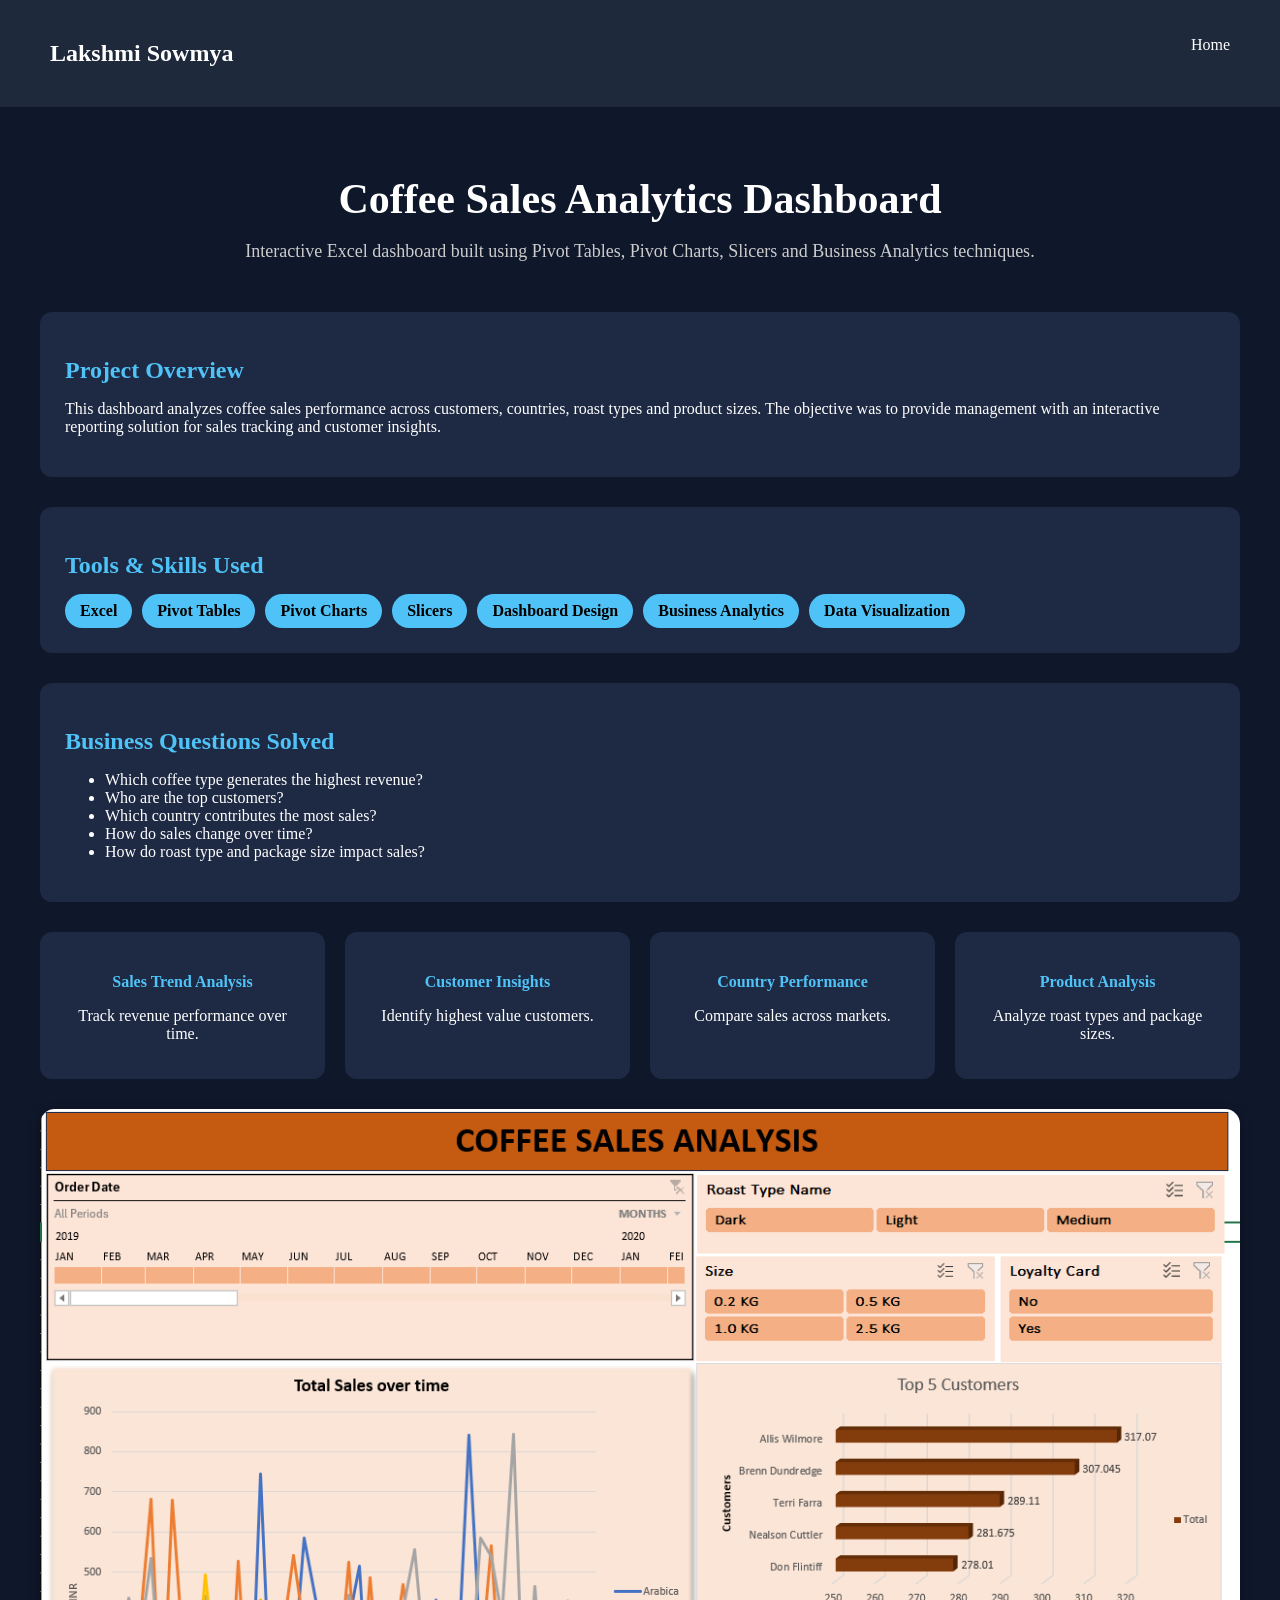
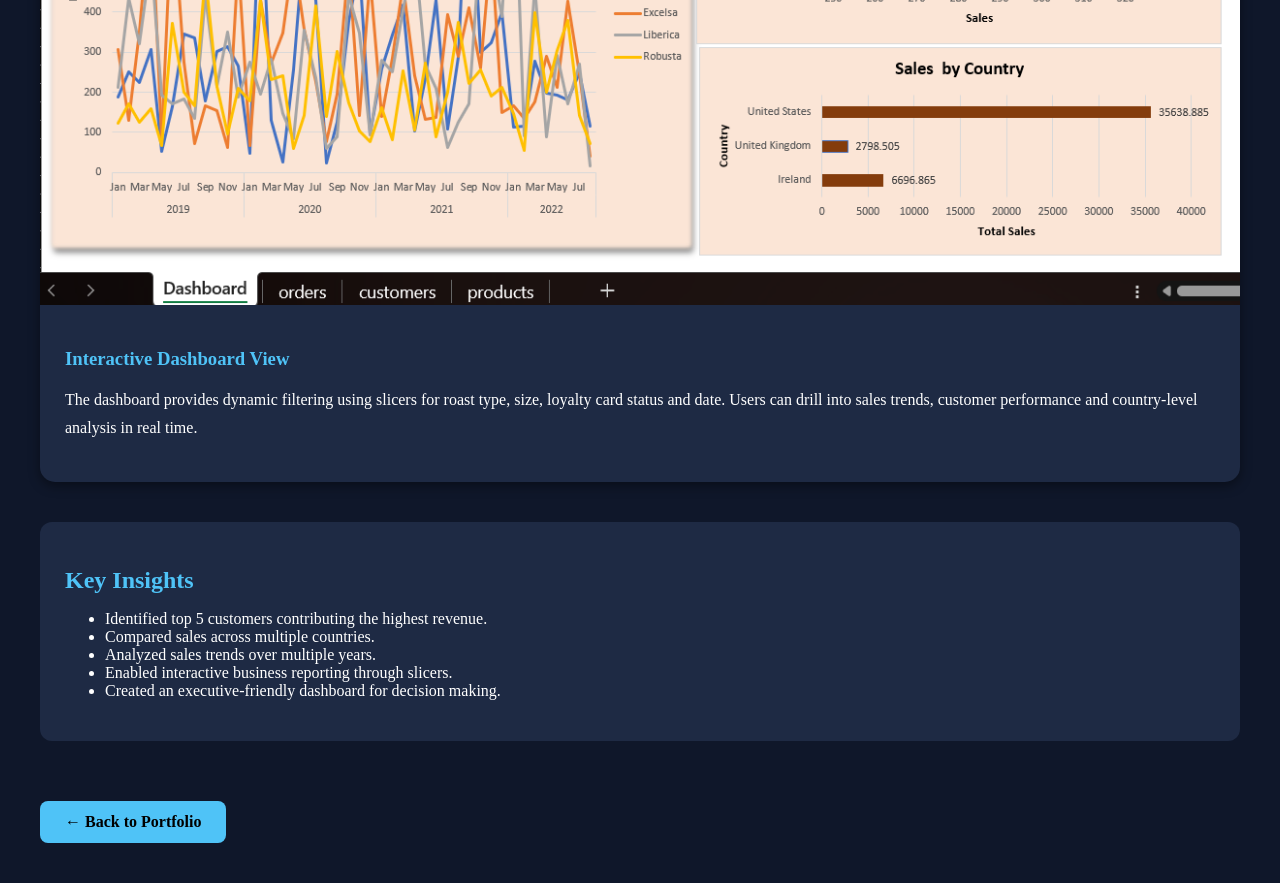
==== project-coffee.html @ 4ad47ed1 "Add files via upload" ====
<!DOCTYPE html>
<html lang="en">

<head>
<meta charset="UTF-8">
<meta name="viewport" content="width=device-width, initial-scale=1.0">

<title>Coffee Sales Analytics Dashboard</title>

<link rel="stylesheet" href="style.css">

<style>

.project-container{
    max-width:1200px;
    margin:auto;
    padding:40px 20px;
}

.project-header{
    text-align:center;
    margin-bottom:50px;
}

.project-header h1{
    font-size:42px;
    margin-bottom:10px;
}

.project-header p{
    font-size:18px;
    color:#cccccc;
}

.info-box{
    background:#1e2a44;
    padding:25px;
    border-radius:12px;
    margin-bottom:30px;
}

.info-box h2{
    margin-bottom:15px;
    color:#4fc3f7;
}

.skills{
    display:flex;
    flex-wrap:wrap;
    gap:10px;
}

.skill{
    background:#4fc3f7;
    color:black;
    padding:8px 15px;
    border-radius:20px;
    font-weight:bold;
}

.analysis-card{
    background:#1e2a44;
    margin-bottom:40px;
    border-radius:15px;
    overflow:hidden;
    box-shadow:0 4px 12px rgba(0,0,0,0.4);
}

.analysis-card img{
    width:100%;
    display:block;
}

.analysis-content{
    padding:25px;
}

.analysis-content h3{
    color:#4fc3f7;
    margin-bottom:15px;
}

.analysis-content p{
    line-height:1.7;
}

.back-btn{
    display:inline-block;
    margin-top:30px;
    background:#4fc3f7;
    color:black;
    text-decoration:none;
    padding:12px 25px;
    border-radius:8px;
    font-weight:bold;
}

.kpi-grid{
    display:grid;
    grid-template-columns:repeat(auto-fit,minmax(220px,1fr));
    gap:20px;
    margin-bottom:30px;
}

.kpi-card{
    background:#1e2a44;
    padding:20px;
    border-radius:12px;
    text-align:center;
}

.kpi-card h4{
    color:#4fc3f7;
    margin-bottom:10px;
}

</style>

</head>

<body>

<nav>
    <h2>Lakshmi Sowmya</h2>

    <ul>
        <li><a href="index.html">Home</a></li>
    </ul>
</nav>

<div class="project-container">

<div class="project-header">

<h1>Coffee Sales Analytics Dashboard</h1>

<p>
Interactive Excel dashboard built using Pivot Tables,
Pivot Charts, Slicers and Business Analytics techniques.
</p>

</div>

<div class="info-box">

<h2>Project Overview</h2>

<p>
This dashboard analyzes coffee sales performance across
customers, countries, roast types and product sizes.
The objective was to provide management with an
interactive reporting solution for sales tracking and
customer insights.
</p>

</div>

<div class="info-box">

<h2>Tools & Skills Used</h2>

<div class="skills">

<span class="skill">Excel</span>
<span class="skill">Pivot Tables</span>
<span class="skill">Pivot Charts</span>
<span class="skill">Slicers</span>
<span class="skill">Dashboard Design</span>
<span class="skill">Business Analytics</span>
<span class="skill">Data Visualization</span>

</div>

</div>

<div class="info-box">

<h2>Business Questions Solved</h2>

<ul>
<li>Which coffee type generates the highest revenue?</li>
<li>Who are the top customers?</li>
<li>Which country contributes the most sales?</li>
<li>How do sales change over time?</li>
<li>How do roast type and package size impact sales?</li>
</ul>

</div>

<div class="kpi-grid">

<div class="kpi-card">
<h4>Sales Trend Analysis</h4>
<p>Track revenue performance over time.</p>
</div>

<div class="kpi-card">
<h4>Customer Insights</h4>
<p>Identify highest value customers.</p>
</div>

<div class="kpi-card">
<h4>Country Performance</h4>
<p>Compare sales across markets.</p>
</div>

<div class="kpi-card">
<h4>Product Analysis</h4>
<p>Analyze roast types and package sizes.</p>
</div>

</div>

<div class="analysis-card">

<img src="projects/coffee-dashboard.png">

<div class="analysis-content">

<h3>Interactive Dashboard View</h3>

<p>
The dashboard provides dynamic filtering using slicers
for roast type, size, loyalty card status and date.
Users can drill into sales trends, customer performance
and country-level analysis in real time.
</p>

</div>

</div>

<div class="info-box">

<h2>Key Insights</h2>

<ul>
<li>Identified top 5 customers contributing the highest revenue.</li>
<li>Compared sales across multiple countries.</li>
<li>Analyzed sales trends over multiple years.</li>
<li>Enabled interactive business reporting through slicers.</li>
<li>Created an executive-friendly dashboard for decision making.</li>
</ul>

</div>

<a href="index.html" class="back-btn">
← Back to Portfolio
</a>

</div>

</body>
</html>
---- style.css ----
html{
    scroll-behavior:smooth;
}
body{
    margin:0;
    font-family:Segoe UI;
    background:#0f172a;
    color:white;
}

nav{
    display:flex;
    justify-content:space-between;
    padding:20px 50px;
    background:#1e293b;

    position:sticky;
    top:0;
    z-index:1000;
}
nav ul{
    display:flex;
    gap:20px;
    list-style:none;
}

nav a{
    color:white;
    text-decoration:none;
}

.hero{
    text-align:center;
    padding:50px;
}

.hero img{
    width:200px;
    height:200px;
    border-radius:50%;
    object-fit:cover;
}

.btn{
    display:inline-block;
    padding:12px 20px;
    background:#38bdf8;
    color:black;
    text-decoration:none;
    border-radius:8px;
    font-weight:bold;
}

section{
    padding:50px;
}

.card,.project{
    background:#1e293b;
    padding:20px;
    margin:15px 0;
    border-radius:10px;
}

.project img{
    width:100%;
    border-radius:10px;
}
.skills-container{
    display:flex;
    gap:20px;
    flex-wrap:wrap;
}

.skill-card{
    flex:1;
    min-width:220px;
    background:#1e293b;
    padding:20px;
    border-radius:12px;
    transition:0.3s;
}

.skill-card:hover{
    transform:translateY(-5px);
}
.projects-container{
    display:flex;
    flex-wrap:wrap;
    gap:30px;
    justify-content:center;
}

.project-card{
    width:350px;
    background:#1e293b;
    border-radius:15px;
    overflow:hidden;
    padding-bottom:20px;
    text-align:center;
    box-shadow:0 4px 12px rgba(0,0,0,.3);
}

.project-card img{
    width:100%;
    height:220px;
    object-fit:cover;
}

.project-card h3{
    padding:15px;
}

.project-card p{
    padding:0 20px;
}
.btn{
    display:inline-block;
    margin-top:15px;
    padding:12px 25px;
    background:#4fc3f7;
    color:black;
    text-decoration:none;
    border-radius:8px;
    font-weight:bold;
}
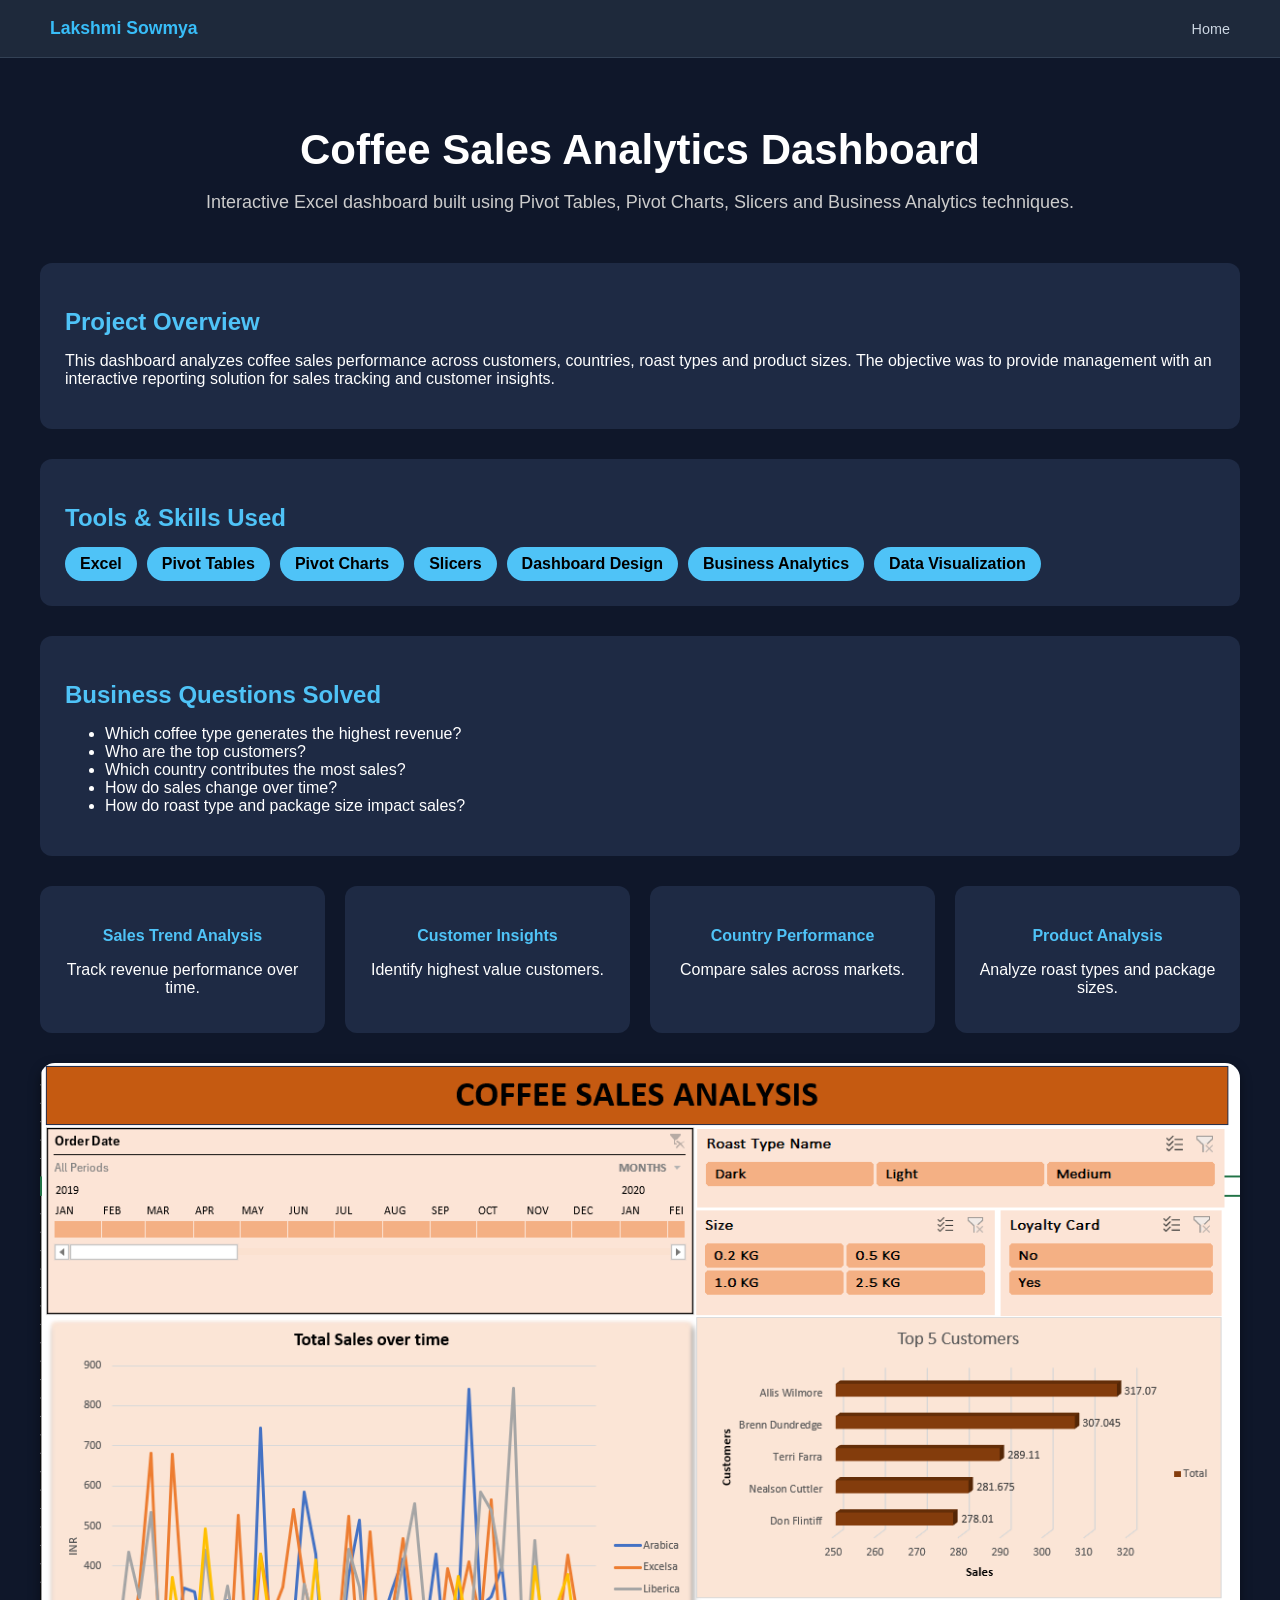
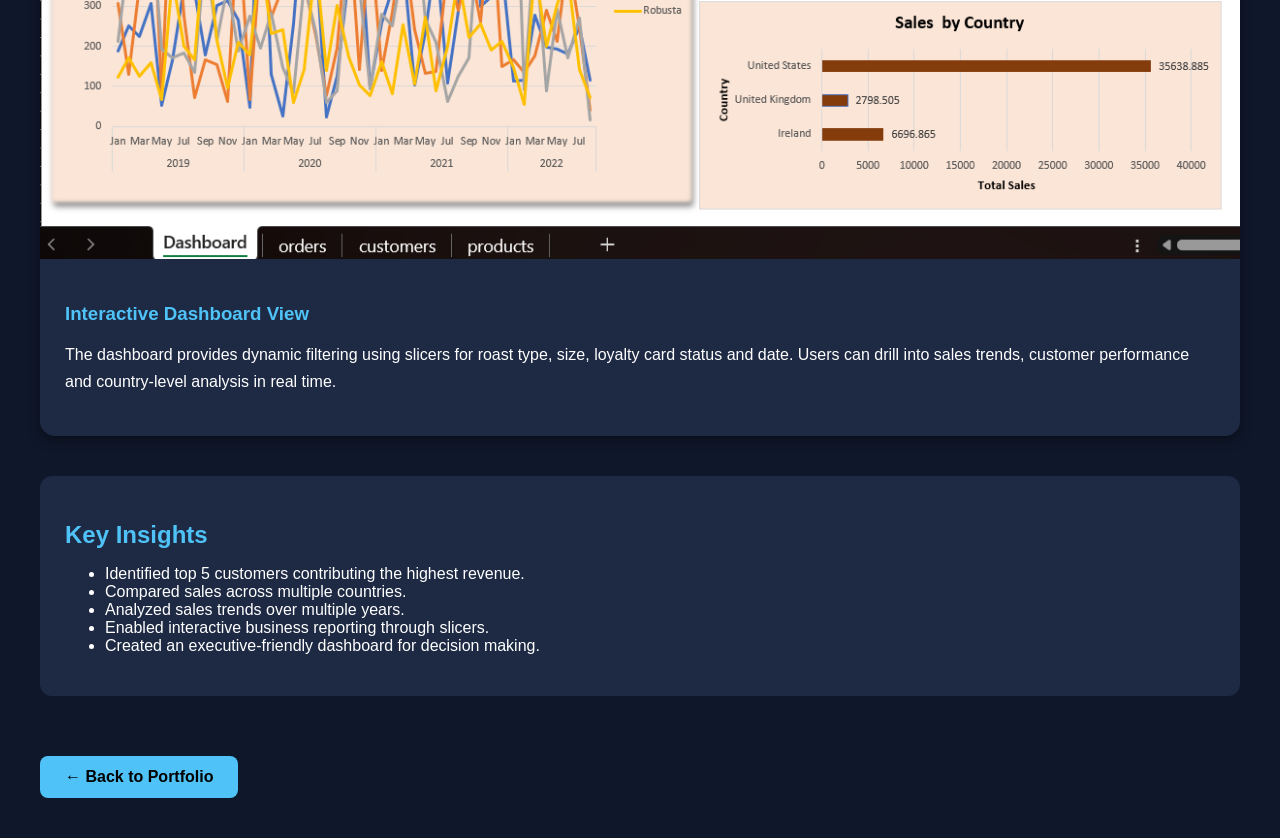
==== commit f7948748: "Add files via upload" ====
--- a/project-coffee.html
+++ b/project-coffee.html
@@ -5,8 +5,9 @@
 <meta charset="UTF-8">
 <meta name="viewport" content="width=device-width, initial-scale=1.0">
 
-<title>Coffee Sales Analytics Dashboard</title>
-
+<title>Coffee Sales Analytics Dashboard | Lakshmi Sowmya</title>
+<meta name="description" content="Interactive Excel sales dashboard built using Pivot Tables, Pivot Charts and Slicers by Lakshmi Sowmya.">
+<link rel="icon" href="assets/profile.png" type="image/png">
 <link rel="stylesheet" href="style.css">
 
 <style>
--- a/style.css
+++ b/style.css
@@ -1,126 +1,174 @@
-html{
-    scroll-behavior:smooth;
-}
-body{
-    margin:0;
-    font-family:Segoe UI;
-    background:#0f172a;
-    color:white;
-}
-
-nav{
-    display:flex;
-    justify-content:space-between;
-    padding:20px 50px;
-    background:#1e293b;
-
-    position:sticky;
-    top:0;
-    z-index:1000;
-}
-nav ul{
-    display:flex;
-    gap:20px;
-    list-style:none;
-}
-
-nav a{
-    color:white;
-    text-decoration:none;
-}
-
-.hero{
-    text-align:center;
-    padding:50px;
-}
-
-.hero img{
-    width:200px;
-    height:200px;
-    border-radius:50%;
-    object-fit:cover;
-}
-
-.btn{
-    display:inline-block;
-    padding:12px 20px;
-    background:#38bdf8;
-    color:black;
-    text-decoration:none;
-    border-radius:8px;
-    font-weight:bold;
-}
-
-section{
-    padding:50px;
-}
-
-.card,.project{
-    background:#1e293b;
-    padding:20px;
-    margin:15px 0;
-    border-radius:10px;
-}
-
-.project img{
-    width:100%;
-    border-radius:10px;
-}
-.skills-container{
-    display:flex;
-    gap:20px;
-    flex-wrap:wrap;
-}
-
-.skill-card{
-    flex:1;
-    min-width:220px;
-    background:#1e293b;
-    padding:20px;
-    border-radius:12px;
-    transition:0.3s;
-}
-
-.skill-card:hover{
-    transform:translateY(-5px);
-}
-.projects-container{
-    display:flex;
-    flex-wrap:wrap;
-    gap:30px;
-    justify-content:center;
-}
-
-.project-card{
-    width:350px;
-    background:#1e293b;
-    border-radius:15px;
-    overflow:hidden;
-    padding-bottom:20px;
-    text-align:center;
-    box-shadow:0 4px 12px rgba(0,0,0,.3);
-}
-
-.project-card img{
-    width:100%;
-    height:220px;
-    object-fit:cover;
-}
-
-.project-card h3{
-    padding:15px;
-}
-
-.project-card p{
-    padding:0 20px;
-}
-.btn{
-    display:inline-block;
-    margin-top:15px;
-    padding:12px 25px;
-    background:#4fc3f7;
-    color:black;
-    text-decoration:none;
-    border-radius:8px;
-    font-weight:bold;
-}+html { scroll-behavior: smooth; }
+
+body {
+    margin: 0;
+    font-family: 'Segoe UI', Arial, sans-serif;
+    background: #0f172a;
+    color: white;
+}
+
+/* ── Nav ── */
+nav {
+    display: flex;
+    justify-content: space-between;
+    align-items: center;
+    padding: 18px 50px;
+    background: #1e293b;
+    position: sticky;
+    top: 0;
+    z-index: 1000;
+    border-bottom: 1px solid #334155;
+}
+nav h2 { margin: 0; font-size: 1.1rem; color: #38bdf8; }
+nav ul { display: flex; gap: 24px; list-style: none; margin: 0; padding: 0; }
+nav a { color: #cbd5e1; text-decoration: none; font-size: 0.9rem; transition: color 0.2s; }
+nav a:hover { color: #38bdf8; }
+
+/* ── Hero ── */
+.hero {
+    text-align: center;
+    padding: 80px 50px 70px;
+    background: linear-gradient(180deg, #0f172a 0%, #1e293b 100%);
+}
+.hero img {
+    width: 150px; height: 150px;
+    border-radius: 50%; object-fit: cover;
+    border: 3px solid #38bdf8;
+    margin-bottom: 24px;
+}
+.hero h1 { font-size: 2.2rem; margin: 0 0 10px; }
+.hero h3 {
+    font-size: 0.95rem; color: #38bdf8;
+    font-weight: 500; margin: 0 0 16px;
+    letter-spacing: 0.03em;
+}
+.hero p { color: #94a3b8; font-size: 1rem; max-width: 500px; margin: 0 auto 28px; line-height: 1.7; }
+
+/* ── Stats Banner ── */
+.stats-banner {
+    display: flex;
+    justify-content: center;
+    gap: 0;
+    background: #1e293b;
+    border-top: 1px solid #334155;
+    border-bottom: 1px solid #334155;
+}
+.stat-item {
+    display: flex; flex-direction: column; align-items: center;
+    padding: 28px 40px;
+    border-right: 1px solid #334155;
+    flex: 1;
+    max-width: 260px;
+}
+.stat-item:last-child { border-right: none; }
+.stat-num { font-size: 2rem; font-weight: 700; color: #38bdf8; }
+.stat-label { font-size: 0.82rem; color: #64748b; text-align: center; margin-top: 4px; }
+
+/* ── Buttons ── */
+.btn {
+    display: inline-block;
+    padding: 11px 22px;
+    background: #38bdf8;
+    color: #0f172a;
+    text-decoration: none;
+    border-radius: 8px;
+    font-weight: 700;
+    font-size: 0.88rem;
+    transition: background 0.2s, transform 0.15s;
+}
+.btn:hover { background: #7dd3fc; transform: translateY(-2px); }
+
+/* ── Sections ── */
+section { padding: 70px 50px; }
+section h2 {
+    font-size: 1.5rem; margin: 0 0 30px;
+    padding-bottom: 12px;
+    border-bottom: 1px solid #1e293b;
+    color: #f1f5f9;
+}
+
+/* ── About ── */
+#about p { line-height: 1.9; color: #cbd5e1; max-width: 820px; font-size: 1rem; }
+
+/* ── Skills ── */
+.skills-container { display: flex; gap: 16px; flex-wrap: wrap; }
+.skill-card {
+    flex: 1; min-width: 200px;
+    background: #1e293b; padding: 22px;
+    border-radius: 12px; border: 1px solid #334155;
+    transition: transform 0.25s, border-color 0.25s;
+}
+.skill-card:hover { transform: translateY(-4px); border-color: #38bdf8; }
+.skill-card h3 { color: #38bdf8; margin: 0 0 8px; font-size: 0.95rem; }
+.skill-card p { color: #94a3b8; margin: 0; font-size: 0.88rem; line-height: 1.6; }
+
+/* ── Experience & Education cards ── */
+.card {
+    background: #1e293b; padding: 24px 28px;
+    margin: 14px 0; border-radius: 12px;
+    border-left: 3px solid #38bdf8;
+}
+.card h3 { margin: 0 0 4px; font-size: 1.05rem; }
+.role-title { color: #64748b; font-size: 0.85rem; margin: 0 0 14px; }
+.exp-list { margin: 0; padding-left: 18px; color: #cbd5e1; line-height: 1.85; font-size: 0.93rem; }
+.exp-list li { margin-bottom: 6px; }
+#education .card { border-left-color: #818cf8; }
+
+/* ── Projects ── */
+.projects-container {
+    display: flex; flex-wrap: wrap;
+    gap: 24px; justify-content: center;
+}
+.project-card {
+    width: 320px; background: #1e293b;
+    border-radius: 14px; overflow: hidden;
+    border: 1px solid #334155;
+    transition: transform 0.25s, box-shadow 0.25s;
+    display: flex; flex-direction: column;
+}
+.project-card:hover {
+    transform: translateY(-6px);
+    box-shadow: 0 12px 30px rgba(56,189,248,0.12);
+    border-color: #38bdf8;
+}
+.project-card img { width: 100%; height: 200px; object-fit: cover; display: block; }
+.project-tags { display: flex; gap: 6px; flex-wrap: wrap; padding: 14px 16px 0; }
+.tag {
+    font-size: 10px; padding: 3px 8px;
+    border-radius: 20px; background: #0f172a;
+    color: #38bdf8; border: 1px solid #38bdf8;
+    font-weight: 500; letter-spacing: 0.03em;
+}
+.project-card h3 { padding: 10px 16px 6px; margin: 0; font-size: 0.97rem; color: #f1f5f9; }
+.project-card p { padding: 0 16px; color: #94a3b8; font-size: 0.85rem; line-height: 1.65; margin: 0; flex: 1; }
+.project-btns { padding: 16px; display: flex; gap: 8px; flex-wrap: wrap; }
+
+/* ── Contact ── */
+.contact-grid { display: flex; gap: 16px; flex-wrap: wrap; }
+.contact-card {
+    flex: 1; min-width: 220px;
+    background: #1e293b; border: 1px solid #334155;
+    border-radius: 12px; padding: 24px 20px;
+    text-decoration: none; display: flex;
+    flex-direction: column; align-items: center;
+    gap: 6px; transition: border-color 0.2s, transform 0.2s;
+    text-align: center;
+}
+.contact-card:hover { border-color: #38bdf8; transform: translateY(-3px); }
+.contact-icon { font-size: 1.4rem; color: #38bdf8; font-weight: 700; }
+.contact-label { font-size: 0.75rem; color: #64748b; text-transform: uppercase; letter-spacing: 0.06em; }
+.contact-value { font-size: 0.9rem; color: #cbd5e1; }
+
+/* ── Responsive ── */
+@media (max-width: 768px) {
+    nav { flex-direction: column; gap: 12px; padding: 16px 24px; }
+    nav ul { gap: 16px; flex-wrap: wrap; justify-content: center; }
+    section { padding: 50px 24px; }
+    .hero { padding: 60px 24px 50px; }
+    .hero h1 { font-size: 1.6rem; }
+    .stats-banner { flex-wrap: wrap; }
+    .stat-item { min-width: 140px; padding: 20px; border-right: none; border-bottom: 1px solid #334155; }
+    .project-card { width: 100%; }
+    .skill-card { min-width: 140px; }
+    .contact-card { min-width: 100%; }
+}
